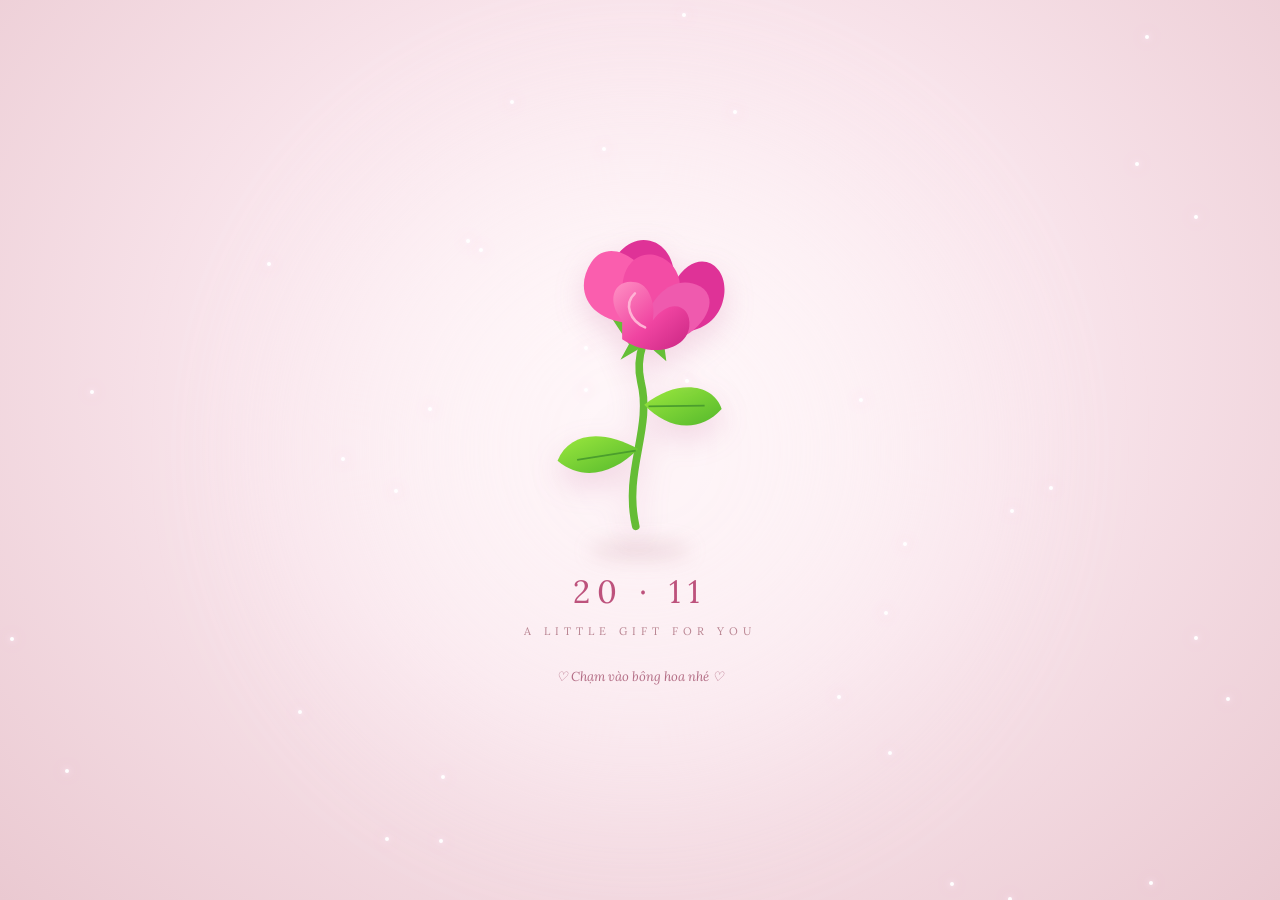
==== index.html @ aeea5b48 "Rename trianthayco1.html to index.html" ====
<!DOCTYPE html>
<html lang="vi">
<head>
    <meta charset="UTF-8">
    <meta name="viewport" content="width=device-width, initial-scale=1.0">

    <link rel="preconnect" href="https://fonts.googleapis.com">
    <link rel="preconnect" href="https://fonts.gstatic.com" crossorigin>

    <link href="https://fonts.googleapis.com/css2?family=Lora:ital,wght@0,400;0,500;0,600;0,700;1,400;1,500&display=swap" rel="stylesheet">
    
    <title>Our Little Flower - 20/11</title>
    <link rel="stylesheet" href="trianthayco2.css">
</head>
<body>

    <div class="background"></div>
    <div class="glow"></div>

    <!-- KHU VỰC HIỆU ỨNG BAY -->
    <div id="particles"></div>

    <!-- MÀN HÌNH ĐẦU -->
    <section id="intro" class="screen">

        <div class="flower-wrap" id="flowerButton">

            <svg class="rose" viewBox="0 0 300 400"
                 xmlns="http://www.w3.org/2000/svg">

                <defs>
                    <linearGradient id="petalColor" x1="0" y1="0" x2="1" y2="1">
                        <stop offset="0%" stop-color="#ff91c4"/>
                        <stop offset="55%" stop-color="#f044a1"/>
                        <stop offset="100%" stop-color="#c92683"/>
                    </linearGradient>

                    <linearGradient id="leafColor" x1="0" y1="0" x2="1" y2="1">
                        <stop offset="0%" stop-color="#9ce83e"/>
                        <stop offset="100%" stop-color="#54b82c"/>
                    </linearGradient>
                </defs>

                <!-- Thân hoa -->
                <path d="M145 365 C130 300 165 250 151 195
                         C143 160 160 135 174 111"
                      fill="none"
                      stroke="#65bd35"
                      stroke-width="9"
                      stroke-linecap="round"/>

                <!-- Lá bên trái -->
                <path d="M148 274
                         C105 250 66 255 53 288
                         C83 313 119 303 148 274Z"
                      fill="url(#leafColor)"/>

                <path d="M145 276 L76 287"
                      stroke="#4b9e2d"
                      stroke-width="2"
                      fill="none"/>

                <!-- Lá bên phải -->
                <path d="M155 222
                         C195 190 237 198 246 227
                         C219 257 181 250 155 222Z"
                      fill="url(#leafColor)"/>

                <path d="M160 224 L226 223"
                      stroke="#4b9e2d"
                      stroke-width="2"
                      fill="none"/>

                <!-- Đài hoa -->
                <path d="M153 133 L112 113 L137 151
                         L127 169 L158 151 L181 171
                         L177 141 L211 128 L174 119Z"
                      fill="#65bf37"/>

                <!-- Cánh hoa phía sau -->
                <path d="M153 128
                         C101 105 106 40 147 29
                         C174 24 193 48 190 79
                         C218 30 260 60 247 102
                         C238 132 202 148 153 128Z"
                      fill="#df3297"/>

                <!-- Cánh hoa bên trái -->
                <path d="M152 126
                         C91 129 70 88 93 54
                         C112 26 150 48 161 76
                         C174 99 170 117 152 126Z"
                      fill="#fa5eae"/>

                <!-- Cánh hoa giữa -->
                <path d="M146 126
                         C112 87 135 35 171 47
                         C204 58 204 100 181 126Z"
                      fill="#f34ca5"/>

                <!-- Cánh hoa bên phải -->
                <path d="M155 129
                         C162 91 193 68 221 83
                         C246 98 224 135 192 146Z"
                      fill="#ef5aae"/>

                <!-- Cánh hoa trước -->
                <path d="M129 123
                         C109 99 120 73 145 78
                         C160 80 169 103 165 123
                         C185 95 211 105 208 130
                         C205 158 162 168 129 145Z"
                      fill="url(#petalColor)"/>

                <!-- Đường cong cánh hoa -->
                <path d="M144 91 C130 104 139 124 156 131"
                      stroke="#ffb3d5"
                      stroke-width="3"
                      fill="none"
                      stroke-linecap="round"/>

            </svg>

            <div class="flower-shadow"></div>

        </div>

        <h1 class="intro-title">20 · 11</h1>

        <p class="intro-subtitle">
            A LITTLE GIFT FOR YOU
        </p>

        <p class="intro-hint">
            ♡ Chạm vào bông hoa nhé ♡
        </p>

    </section>


    <!-- MÀN HÌNH PHONG THƯ -->
    <section id="mailScreen" class="screen">

        <div class="envelope" id="envelope">

            <div class="env-back"></div>

            <!-- Lá thư -->
            <div class="letter-paper">

                <div class="paper-decoration">
                    ♡
                </div>

                <p class="paper-title">
                    A LETTER FOR YOU
                </p>

                <p class="paper-date">
                    NOVEMBER 20
                </p>

            </div>

            <!-- Mặt trước -->
            <div class="env-left"></div>
            <div class="env-right"></div>
            <div class="env-bottom"></div>

            <!-- Nắp -->
            <div class="env-flap"></div>

            <!-- Con dấu -->
            <div class="heart-seal">♥</div>

        </div>

        <p class="mail-hint">
            A special letter, just for you
            <br>
            <span>♡ Nhấn vào phong thư để mở ♡</span>
        </p>

    </section>


    <!-- MÀN HÌNH THIỆP NGANG -->
    <section id="letterScreen" class="screen">

        <div class="open-card">

            <!-- Trang trái -->
            <div class="card-left">

                <div class="left-flower">🌷</div>

                <p class="left-small">
                    WITH LOVE & GRATITUDE
                </p>

                <h2>
                    Happy<br>
                    Teachers'<br>
                    Day
                </h2>

                <div class="left-line"></div>

                <p class="left-date">20 · 11</p>

                <div class="left-heart">♡</div>

            </div>

            <!-- Trang phải: để trống nội dung -->
            <div class="card-right">

                <div class="corner-decoration top-right">❀</div>
                <div class="corner-decoration bottom-left">✿</div>

                <div class="write-area">

                    <!-- TỰ VIẾT LỜI CHÚC Ở ĐÂY -->

                </div>

                <div class="right-footer">
                    <span>♡</span>
                    <span>20 / 11</span>
                    <span>♡</span>
                </div>

            </div>

        </div>

        <button class="restart" id="restart">
            ↻ Trở về từ đầu
        </button>

    </section>


    <script src="trianthayco3.js"></script>

</body>
</html>
---- trianthayco2.css ----
/* =========================
   RESET & BACKGROUND
========================= */

* {
    margin: 0;
    padding: 0;
    box-sizing: border-box;
}

body {
    width: 100%;
    min-height: 100vh;
    overflow: hidden;

    font-family: "Lora", Georgia, serif;

    background: #f8e5e8;
    color: #92546b;

    /* Con trỏ trái tim */
    cursor: url("data:image/svg+xml,%3Csvg xmlns='http://www.w3.org/2000/svg' width='32' height='32' viewBox='0 0 32 32'%3E%3Cpath fill='%23ec4d91' stroke='%23fff' stroke-width='1.5' d='M16 27S3 19 3 11C3 3 13 2 16 10C19 2 29 3 29 11C29 19 16 27 16 27Z'/%3E%3C/svg%3E") 16 16, auto;
}

button,
.flower-wrap,
.envelope {
    cursor: inherit;
}

.background {
    position: fixed;
    inset: 0;
    z-index: -3;

    background:
        radial-gradient(ellipse at 50% 40%,
            #fff5f8 0%,
            #f9e5ec 45%,
            #eac9d1 100%);
}

.glow {
    position: fixed;
    width: 600px;
    height: 600px;
    top: 50%;
    left: 50%;

    transform: translate(-50%, -50%);

    border-radius: 50%;

    background: #fff8fa;
    filter: blur(100px);

    opacity: .55;
    z-index: -2;
    pointer-events: none;
}


/* =========================
   PARTICLES
========================= */

#particles {
    position: fixed;
    inset: 0;
    overflow: hidden;

    pointer-events: none;
    z-index: 20;
}

.particle {
    position: absolute;

    top: 110%;
    left: var(--x);

    font-size: var(--size);

    opacity: 0;

    animation:
        particleFly var(--duration) linear
        var(--delay) infinite;
}

@keyframes particleFly {

    0% {
        transform: translate3d(0, 0, 0) rotate(0deg);
        opacity: 0;
    }

    12% {
        opacity: var(--alpha);
    }

    50% {
        transform:
            translate3d(var(--drift), -55vh, 0)
            rotate(180deg);
    }

    85% {
        opacity: var(--alpha);
    }

    100% {
        transform:
            translate3d(calc(var(--drift) * -.4), -120vh, 0)
            rotate(360deg);
        opacity: 0;
    }
}

/* Ánh sáng */
.sparkle {
    position: absolute;

    width: 4px;
    height: 4px;

    border-radius: 50%;

    background: white;

    box-shadow:
        0 0 7px white,
        0 0 15px #ff9fcb,
        0 0 25px #ffc0d9;

    animation: sparkle 3s ease-in-out infinite alternate;
}

@keyframes sparkle {
    from {
        opacity: .1;
        transform: scale(.5);
    }

    to {
        opacity: 1;
        transform: scale(1.8);
    }
}


/* =========================
   SCREEN
========================= */

.screen {
    position: fixed;
    inset: 0;

    display: flex;
    justify-content: center;
    align-items: center;
    flex-direction: column;
}


/* =========================
   INTRO FLOWER
========================= */

#intro {
    z-index: 5;

    transition:
        opacity 1s,
        transform 1s;
}

.flower-wrap {
    position: relative;

    width: 260px;
    height: 340px;

    display: flex;
    justify-content: center;
    align-items: center;

    animation: flowerFloat 4s ease-in-out infinite;
}

.rose {
    width: 100%;
    height: 100%;

    overflow: visible;

    filter: drop-shadow(0 12px 15px #b94c8c30);

    transform-origin: 50% 90%;

    animation: roseSway 4s ease-in-out infinite;
}

@keyframes roseSway {
    0%, 100% {
        transform: rotate(-3deg);
    }

    50% {
        transform: rotate(3deg);
    }
}

@keyframes flowerFloat {
    0%, 100% {
        translate: 0 0;
    }

    50% {
        translate: 0 -10px;
    }
}

.flower-shadow {
    position: absolute;

    bottom: -2px;

    width: 100px;
    height: 15px;

    border-radius: 50%;

    background: #b77c8c40;
    filter: blur(10px);
}

.intro-title {
    margin-top: 15px;

    font-size: 32px;
    font-weight: normal;

    letter-spacing: 7px;

    color: #bd527c;
}

.intro-subtitle {
    margin-top: 12px;

    font-size: 11px;
    letter-spacing: 5px;

    color: #b98491;
}

.intro-hint {
    margin-top: 30px;

    font-size: 13px;
    font-style: italic;

    color: #b36d85;

    animation: hintPulse 2s infinite;
}

@keyframes hintPulse {
    50% {
        opacity: .35;
    }
}


/* =========================
   ENVELOPE SCREEN
========================= */

#mailScreen {
    z-index: 6;

    opacity: 0;
    visibility: hidden;

    transition: opacity .8s;
}

#mailScreen.active {
    opacity: 1;
    visibility: visible;
}

.envelope {
    position: relative;

    width: 340px;
    height: 215px;

    transform: translate3d(0, 350px, 0);
    opacity: 0;

    transition:
        transform 1.5s cubic-bezier(.22, 1, .36, 1),
        opacity 1s;

    filter: drop-shadow(0 20px 22px #9e5c6b35);

    perspective: 1000px;
}

.envelope.show {
    transform: translate3d(0, 0, 0);
    opacity: 1;
}

/* Mặt sau */

.env-back {
    position: absolute;
    inset: 0;

    background: #dba0aa;

    border-radius: 7px;

    z-index: 1;
}

/* Giấy */

.letter-paper {
    position: absolute;

    left: 5%;
    bottom: 5px;

    width: 90%;
    height: 195px;

    background: #fffaf3;

    border: 1px solid #ead8cf;

    z-index: 2;

    transform: translateY(0);

    transition:
        transform 1.25s cubic-bezier(.2, .8, .2, 1);
}

.paper-decoration {
    text-align: center;

    margin-top: 42px;

    font-size: 30px;
    color: #d36f91;
}

.paper-title {
    text-align: center;

    margin-top: 10px;

    font-size: 12px;
    letter-spacing: 4px;

    color: #ad777f;
}

.paper-date {
    text-align: center;

    margin-top: 12px;

    font-size: 10px;
    letter-spacing: 3px;

    color: #c49b96;
}

/* Hai cạnh phong thư */

.env-left,
.env-right,
.env-bottom {
    position: absolute;
    inset: 0;

    z-index: 4;
}

.env-left {
    background: #e9b8bb;

    clip-path: polygon(
        0 0,
        51% 52%,
        0 100%
    );
}

.env-right {
    background: #d994a1;

    clip-path: polygon(
        100% 0,
        49% 52%,
        100% 100%
    );
}

.env-bottom {
    background: #e5aab3;

    clip-path: polygon(
        0 100%,
        50% 48%,
        100% 100%
    );
}

/* Nắp */

.env-flap {
    position: absolute;
    inset: 0;

    background: #c77b8c;

    clip-path: polygon(
        0 0,
        100% 0,
        50% 56%
    );

    transform-origin: top center;

    transform: rotateX(0deg);

    backface-visibility: hidden;
    -webkit-backface-visibility: hidden;

    transition: transform .9s ease;

    z-index: 6;
}

/* Con dấu */

.heart-seal {
    position: absolute;

    top: 47%;
    left: 50%;

    transform: translate(-50%, -50%);

    z-index: 7;

    color: #fff0f3;
    font-size: 32px;

    text-shadow: 0 2px 5px #a64d7130;

    transition: opacity .4s;
}

/* Mở thư */

.envelope.open .env-flap {
    transform: rotateX(180deg);
}

.envelope.open .letter-paper {
    transform: translateY(-145px);
}

.envelope.open .heart-seal {
    opacity: 0;
}

.mail-hint {
    margin-top: 45px;

    text-align: center;

    font-size: 14px;
    font-style: italic;

    line-height: 2;

    color: #a96e7f;

    transition: opacity .5s;
}

.mail-hint span {
    font-size: 12px;
    opacity: .75;
}


/* =========================
   LANDSCAPE LETTER
========================= */

#letterScreen {
    z-index: 8;

    opacity: 0;
    visibility: hidden;

    transform: scale(.94);

    transition:
        opacity 1s,
        transform 1s;
}

#letterScreen.active {
    opacity: 1;
    visibility: visible;

    transform: scale(1);
}

/* Khung thiệp ngang */

.open-card {
    position: relative;

    display: flex;

    width: min(900px, 90vw);
    height: min(510px, 72vh);

    min-height: 320px;

    background: #fff9f0;

    border: 1px solid #e2c1b5;

    box-shadow:
        0 25px 65px #8e586330,
        0 0 0 7px #ffffff50;

    animation: cardAppear 1s ease;
}

@keyframes cardAppear {
    from {
        opacity: 0;
        transform: translateY(25px) scale(.97);
    }

    to {
        opacity: 1;
        transform: translateY(0) scale(1);
    }
}

/* Trang trái */

.card-left {
    position: relative;

    width: 38%;
    height: 100%;

    display: flex;
    flex-direction: column;
    align-items: center;
    justify-content: center;

    overflow: hidden;

    background:
        radial-gradient(circle at 50% 40%,
            #fff5f3,
            #f3dce0 80%);

    border-right: 1px solid #e7c9c2;
}

.left-small {
    font-size: 9px;
    letter-spacing: 3px;

    color: #b68188;
}

.card-left h2 {
    margin-top: 25px;

    text-align: center;

    font-size: clamp(28px, 4vw, 43px);

    font-weight: normal;
    font-style: italic;

    line-height: 1.3;

    color: #a44f70;
}

.left-flower {
    font-size: 38px;
    margin-bottom: 10px;

    animation: flowerFloat 4s infinite;
}

.left-line {
    width: 55px;
    height: 1px;

    background: #c88a96;

    margin-top: 25px;
}

.left-date {
    margin-top: 18px;

    font-size: 12px;
    letter-spacing: 5px;

    color: #b47b89;
}

.left-heart {
    position: absolute;

    bottom: 20px;
    right: 25px;

    font-size: 45px;

    color: #e4a2b3;

    opacity: .6;
}


/* Trang phải */

.card-right {
    position: relative;

    width: 62%;
    height: 100%;

    padding: 45px;

    background:
        linear-gradient(135deg,
            #fffdf8,
            #fff8f0);
}

/* Vùng viết thư trống */

.write-area {
    width: 100%;
    height: 100%;

    position: relative;

    z-index: 1;
}

/* Hoa trang trí góc */

.corner-decoration {
    position: absolute;

    font-size: 26px;

    color: #dba6a9;

    opacity: .6;
}

.top-right {
    top: 15px;
    right: 18px;
}

.bottom-left {
    bottom: 15px;
    left: 18px;
}

.right-footer {
    position: absolute;

    bottom: 18px;
    left: 50%;

    transform: translateX(-50%);

    display: flex;
    gap: 18px;

    font-size: 11px;
    letter-spacing: 3px;

    color: #bd8791;
}

/* Nút */

.restart {
    margin-top: 35px;

    padding: 11px 26px;

    border: 1px solid #d9a0aa;

    border-radius: 30px;

    color: #a45d73;

    background: #fff9f5;

    font-family: inherit;

    font-size: 13px;

    transition: .3s;
}

.restart:hover {
    background: #d994a1;
    color: white;
}


/* =========================
   RESPONSIVE
========================= */

@media(max-width: 600px) {

    .flower-wrap {
        transform: scale(.85);
    }

    .envelope {
        transform: translate3d(0, 350px, 0) scale(.85);
    }

    .envelope.show {
        transform: translate3d(0, 0, 0) scale(.85);
    }

    .open-card {
        width: 94vw;
        height: 65vh;
        min-height: 280px;
    }

    .card-left {
        width: 37%;
    }

    .card-right {
        width: 63%;
        padding: 22px;
    }

    .card-left h2 {
        font-size: 25px;
    }

    .left-small {
        font-size: 7px;
        letter-spacing: 1px;
    }

    .left-flower {
        font-size: 28px;
    }

    .left-heart {
        font-size: 30px;
    }
}

@media(prefers-reduced-motion: reduce) {
    *, *::before, *::after {
        animation-duration: .01ms !important;
        transition-duration: .01ms !important;
    }
}

/* FONT LORA TOÀN BỘ THIỆP */

body,
button,
input,
textarea {
    font-family: "Lora", Georgia, serif;
}

.intro-title,
.intro-subtitle,
.intro-hint,
.mail-hint,
.paper-title,
.paper-date,
.card-left h2,
.left-small,
.left-date,
.write-area,
.right-footer,
.restart {
    font-family: "Lora", Georgia, serif;
}
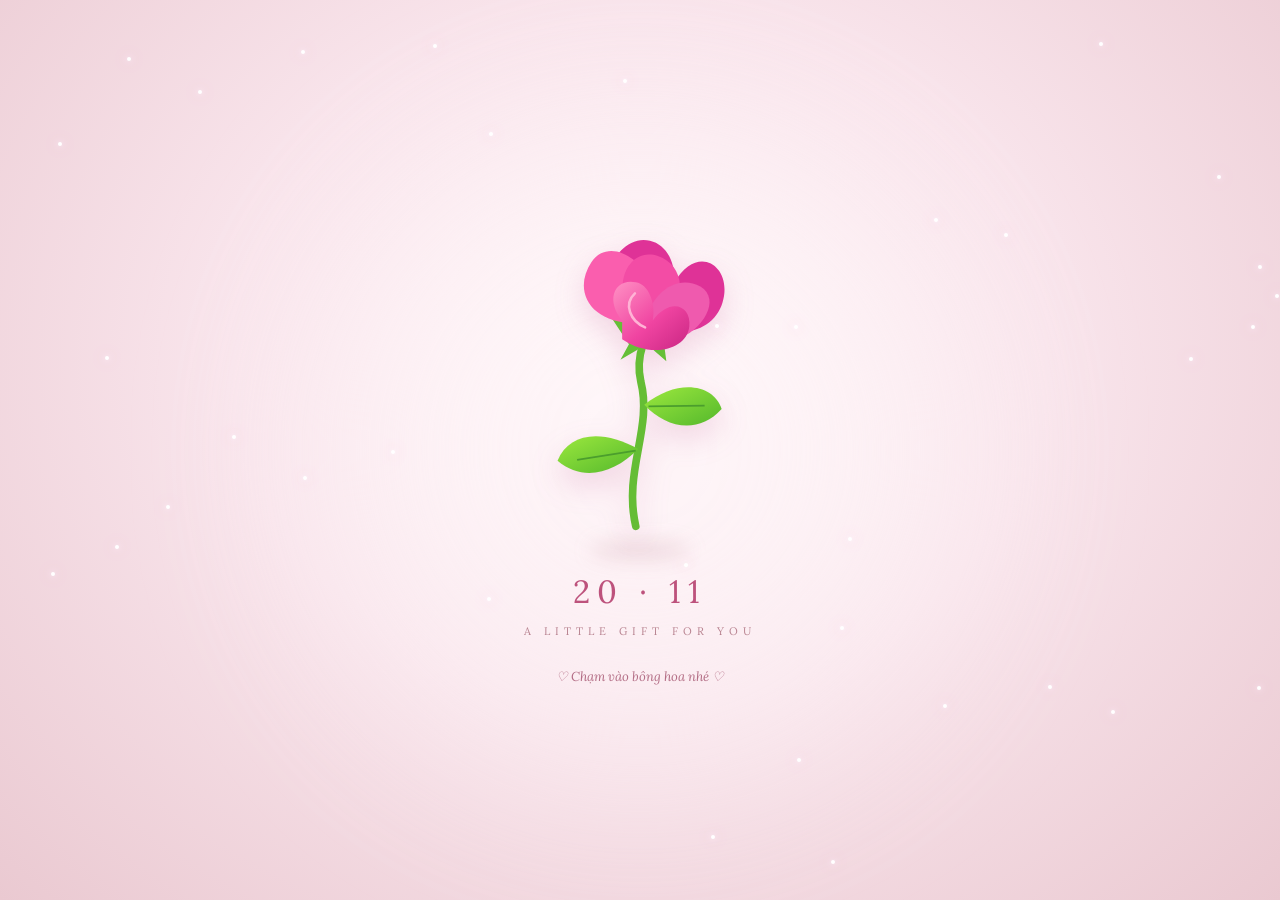
==== commit 04851519: "Update index.html" ====
--- a/index.html
+++ b/index.html
@@ -221,7 +221,7 @@
 
                 <div class="write-area">
 
-                    <!-- TỰ VIẾT LỜI CHÚC Ở ĐÂY -->
+                    <h2>Thêm lời chúc, nội dung vào đây</h2>
 
                 </div>
 
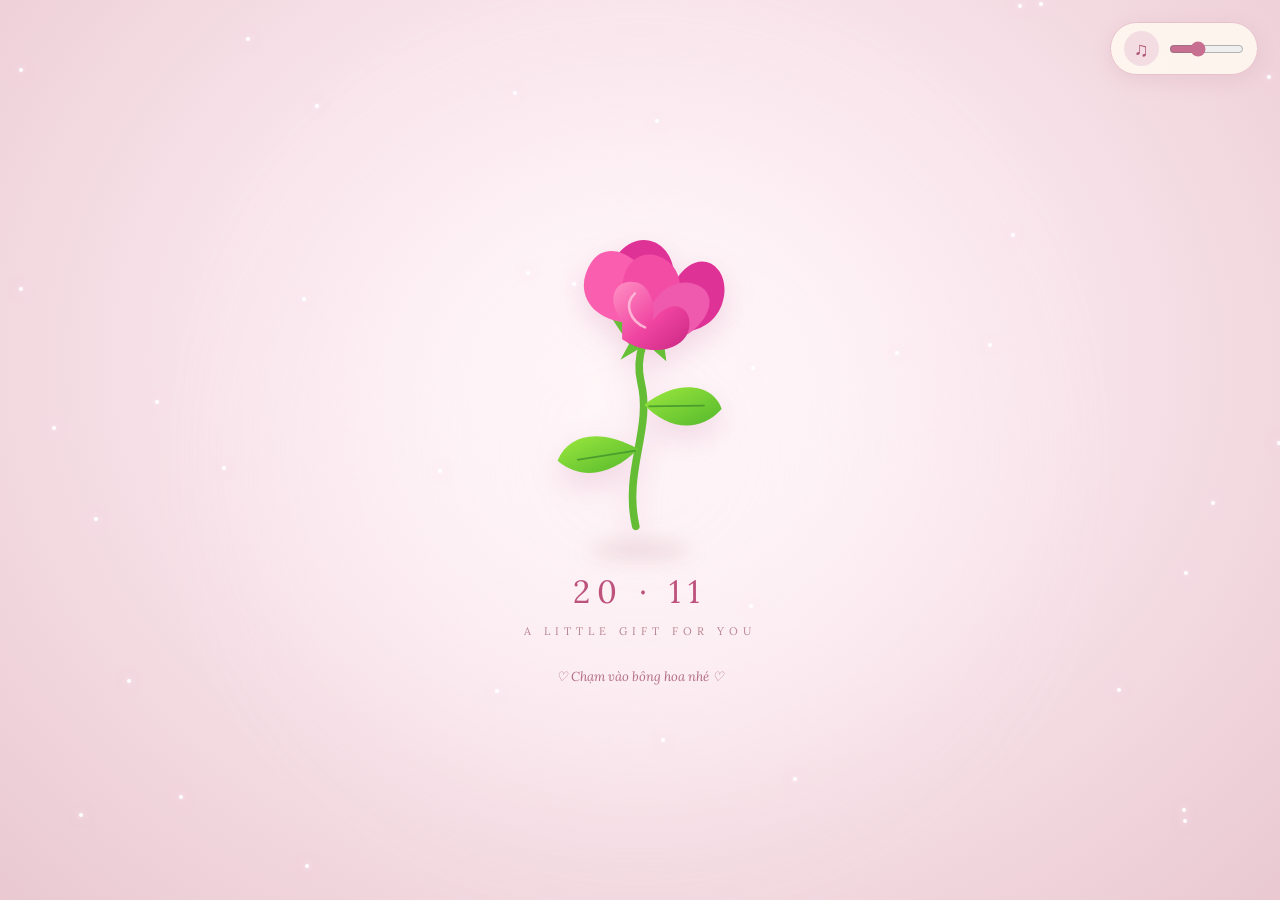
==== commit 9f0e30e8: "Update and rename trianthayco1.html to index.html" ====
--- a/index.html
+++ b/index.html
@@ -10,7 +10,7 @@
 
     <link href="https://fonts.googleapis.com/css2?family=Lora:ital,wght@0,400;0,500;0,600;0,700;1,400;1,500&display=swap" rel="stylesheet">
     
-    <title>Our Little Flower - 20/11</title>
+    <title>Bài báo 20/11 - 9/1</title>
     <link rel="stylesheet" href="trianthayco2.css">
 </head>
 <body>
@@ -20,6 +20,22 @@
 
     <!-- KHU VỰC HIỆU ỨNG BAY -->
     <div id="particles"></div>
+
+    <div id="falling-petals"></div>
+
+    <audio id="backgroundMusic" loop>
+        <source src="piano.mp3" type="audio/mpeg">
+    </audio>
+
+    <div class="music-control">
+        <button id="musicButton">♫</button>
+        <input id="volumeControl"
+            type="range"
+            min="0"
+            max="1"
+            step="0.05"
+            value="0.35">
+    </div>
 
     <!-- MÀN HÌNH ĐẦU -->
     <section id="intro" class="screen">
@@ -221,7 +237,7 @@
 
                 <div class="write-area">
 
-                    <h2>Thêm lời chúc, nội dung vào đây</h2>
+                    <h2>Nội dung lời chúc</h2>
 
                 </div>
 
@@ -235,14 +251,81 @@
 
         </div>
 
-        <button class="restart" id="restart">
-            ↻ Trở về từ đầu
-        </button>
+        <div class="letter-actions">
+            <button class="album-open" id="albumOpen">
+                ♡ Album kỷ niệm
+            </button>
+
+            <button class="restart" id="restart">
+                ↻ Trở về từ đầu
+            </button>
+        </div>
 
     </section>
 
+    <!-- ALBUM KỶ NIỆM -->
+    <div class="album-overlay" id="albumOverlay">
+
+        <div class="album-box">
+
+            <button class="album-close" id="albumClose">×</button>
+
+            <p class="album-subtitle">OUR LITTLE MEMORIES</p>
+            <h2>Những khoảnh khắc đáng nhớ</h2>
+
+            <div class="album-grid">
+
+                <div class="photo-card">
+                    <div class="photo-frame">
+                        <img src="anh4.jpg" alt="Kỷ niệm 1">
+                        <div class="photo-placeholder">🌷<br>Thêm ảnh 1</div>
+                    </div>
+                    <p>Beautiful memories ♡</p>
+                </div>
+
+            <div class="photo-card">
+                <div class="photo-frame">
+                    <img src="anh3.jpg" alt="Kỷ niệm 2">
+                    <div class="photo-placeholder">🌸<br>Thêm ảnh 2</div>
+                </div>
+                <p>A special moment ♡</p>
+            </div>
+
+            <div class="photo-card">
+                <div class="photo-frame">
+                    <img src="anh2.jpg" alt="Kỷ niệm 3">
+                    <div class="photo-placeholder">💗<br>Thêm ảnh 3</div>
+                </div>
+                <p>Forever in our hearts ♡</p>
+            </div>
+
+            <div class="photo-card">
+                <div class="photo-frame">
+                    <img src="anh1.jpg" alt="Kỷ niệm 4">
+                    <div class="photo-placeholder">🌹<br>Thêm ảnh 4</div>
+                </div>
+                <p>Thank you, teacher ♡</p>
+            </div>
+
+        </div>
+
+            <p class="album-footer">
+                Every moment becomes a beautiful memory.
+            </p>
+
+        </div>
+
+    </div>
+
+    <!-- ẢNH PHÓNG TO -->
+    <div class="photo-lightbox" id="photoLightbox">
+        <button id="lightboxClose">×</button>
+        <img id="lightboxImage" src="" alt="Ảnh kỷ niệm phóng to">
+    </div>
 
     <script src="trianthayco3.js"></script>
 
 </body>
 </html>
+
+
--- a/trianthayco2.css
+++ b/trianthayco2.css
@@ -822,4 +822,423 @@
 .right-footer,
 .restart {
     font-family: "Lora", Georgia, serif;
+}
+
+/* =========================
+   CÁNH HOA HỒNG RƠI
+========================= */
+
+#falling-petals {
+    position: fixed;
+    inset: 0;
+    overflow: hidden;
+    pointer-events: none;
+    z-index: 19;
+}
+
+.falling-petal {
+    position: absolute;
+    top: -30px;
+    left: var(--x);
+    width: var(--size);
+    height: calc(var(--size) * 1.35);
+
+    background: linear-gradient(
+        135deg,
+        #ffc2d7,
+        #ed6b9b,
+        #c94378
+    );
+
+    border-radius: 80% 10% 70% 20%;
+    opacity: 0;
+    filter: drop-shadow(0 2px 3px #b94b7b40);
+
+    animation: petalFall var(--duration) linear
+               var(--delay) infinite;
+}
+
+@keyframes petalFall {
+    0% {
+        transform: translate(0, -5vh) rotate(0deg);
+        opacity: 0;
+    }
+
+    10% {
+        opacity: .8;
+    }
+
+    50% {
+        transform: translate(var(--sway), 50vh)
+                   rotate(300deg);
+    }
+
+    90% {
+        opacity: .7;
+    }
+
+    100% {
+        transform: translate(calc(var(--sway) * -0.5), 110vh)
+                   rotate(650deg);
+        opacity: 0;
+    }
+}
+
+
+/* =========================
+   NÚT NHẠC
+========================= */
+
+.music-control {
+    position: fixed;
+    top: 22px;
+    right: 22px;
+    z-index: 50;
+
+    display: flex;
+    align-items: center;
+    gap: 10px;
+
+    padding: 8px 13px;
+    border-radius: 30px;
+
+    background: #fffaf0d9;
+    border: 1px solid #e8c1cc;
+    box-shadow: 0 5px 20px #a75d7620;
+
+    backdrop-filter: blur(10px);
+}
+
+#musicButton {
+    width: 35px;
+    height: 35px;
+
+    border: none;
+    border-radius: 50%;
+
+    background: #f4dce3;
+    color: #ad5677;
+
+    font-size: 20px;
+    cursor: pointer;
+
+    transition: .3s;
+}
+
+#musicButton:hover {
+    transform: rotate(20deg) scale(1.1);
+}
+
+#volumeControl {
+    width: 75px;
+    accent-color: #c76e91;
+    cursor: pointer;
+}
+
+
+/* =========================
+   NÚT ALBUM
+========================= */
+
+.letter-actions {
+    display: flex;
+    justify-content: center;
+    align-items: center;
+    gap: 12px;
+    margin-top: 22px;
+}
+
+.album-open {
+    padding: 11px 22px;
+
+    border: 1px solid #d9a0aa;
+    border-radius: 30px;
+
+    background: #fff9f5;
+    color: #a45d73;
+
+    font-family: inherit;
+    font-size: 13px;
+
+    cursor: pointer;
+    transition: .3s;
+}
+
+.album-open:hover {
+    background: #d994a1;
+    color: white;
+    transform: translateY(-3px);
+}
+
+
+/* =========================
+   ALBUM KỶ NIỆM
+========================= */
+
+.album-overlay {
+    position: fixed;
+    inset: 0;
+    z-index: 60;
+
+    display: flex;
+    justify-content: center;
+    align-items: center;
+
+    padding: 20px;
+
+    background: #68404b99;
+    backdrop-filter: blur(8px);
+
+    opacity: 0;
+    visibility: hidden;
+
+    transition: .5s;
+}
+
+.album-overlay.active {
+    opacity: 1;
+    visibility: visible;
+}
+
+.album-box {
+    position: relative;
+
+    width: min(850px, 95vw);
+    max-height: 85vh;
+    overflow-y: auto;
+
+    padding: 35px;
+
+    background: #fff8f1;
+    border: 1px solid #e8c8c1;
+
+    box-shadow: 0 20px 60px #43202d40;
+}
+
+.album-close {
+    position: absolute;
+    top: 12px;
+    right: 18px;
+
+    border: none;
+    background: none;
+
+    font-size: 30px;
+    color: #b46c83;
+
+    cursor: pointer;
+}
+
+.album-subtitle {
+    text-align: center;
+    font-size: 10px;
+    letter-spacing: 4px;
+    color: #bd8791;
+}
+
+.album-box h2 {
+    margin: 12px 0 30px;
+
+    text-align: center;
+    font-size: clamp(20px, 4vw, 30px);
+    font-weight: normal;
+    font-style: italic;
+    color: #a44f70;
+}
+
+.album-grid {
+    display: grid;
+    grid-template-columns: repeat(2, minmax(0, 1fr));
+    gap: 28px;
+}
+
+.photo-card {
+    text-align: center;
+}
+
+.photo-frame {
+    position: relative;
+
+    width: 100%;
+    aspect-ratio: 1 / 1;
+
+    padding: 10px 10px 28px;
+
+    background: white;
+    box-shadow: 0 5px 15px #80505b25;
+
+    transform: rotate(var(--rotation, -2deg));
+    transition: .4s;
+}
+
+.photo-card:nth-child(even) .photo-frame {
+    --rotation: 2deg;
+}
+
+.photo-frame:hover {
+    transform: rotate(0deg) scale(1.04);
+}
+
+.photo-frame img {
+    width: 100%;
+    height: 100%;
+    object-fit: cover;
+    display: none;
+    cursor: zoom-in;
+}
+
+.photo-placeholder {
+    width: 100%;
+    height: 100%;
+
+    display: flex;
+    justify-content: center;
+    align-items: center;
+    flex-direction: column;
+
+    gap: 8px;
+
+    background: #f9e9e9;
+    color: #b7798d;
+
+    font-size: 15px;
+}
+
+.photo-card p {
+    margin-top: 13px;
+    font-size: 13px;
+    font-style: italic;
+    color: #a96e7f;
+}
+
+.album-footer {
+    margin-top: 30px;
+    text-align: center;
+    font-size: 12px;
+    font-style: italic;
+    color: #bd8791;
+}
+
+
+/* =========================
+   PHÓNG TO ẢNH
+========================= */
+
+.photo-lightbox {
+    position: fixed;
+    inset: 0;
+    z-index: 70;
+
+    display: flex;
+    justify-content: center;
+    align-items: center;
+
+    padding: 25px;
+
+    background: #321d27e8;
+
+    opacity: 0;
+    visibility: hidden;
+    transition: .3s;
+}
+
+.photo-lightbox.active {
+    opacity: 1;
+    visibility: visible;
+}
+
+.photo-lightbox img {
+    max-width: 90%;
+    max-height: 85%;
+    object-fit: contain;
+
+    border: 8px solid white;
+    box-shadow: 0 10px 50px #0008;
+}
+
+#lightboxClose {
+    position: absolute;
+    top: 20px;
+    right: 30px;
+
+    border: none;
+    background: none;
+
+    color: white;
+    font-size: 40px;
+    cursor: pointer;
+}
+
+
+/* =========================
+   RESPONSIVE ALBUM
+========================= */
+
+@media(max-width: 600px) {
+
+    .music-control {
+        top: 12px;
+        right: 12px;
+        padding: 6px 9px;
+    }
+
+    #volumeControl {
+        width: 55px;
+    }
+
+    .album-box {
+        padding: 30px 17px;
+    }
+
+    .album-grid {
+        gap: 20px 12px;
+    }
+
+    .photo-frame {
+        padding: 6px 6px 20px;
+    }
+
+    .photo-card p {
+        font-size: 10px;
+    }
+
+    .letter-actions {
+        display: flex;
+        justify-content: center;
+        align-items: center;
+        gap: 12px;
+        margin-top: 35px;
+    }
+
+    .letter-actions button {
+        min-width: 160px;
+        height: 44px;
+        margin: 0;
+        display: flex;
+        align-items: center;
+        justify-content: center;
+        box-sizing: border-box;
+    }
+}
+
+/* CĂN CHỈNH HAI NÚT */
+.letter-actions {
+    display: flex !important;
+    justify-content: center !important;
+    align-items: center !important;
+    gap: 12px !important;
+    margin-top: 35px !important;
+}
+
+.letter-actions .album-open,
+.letter-actions .restart {
+    margin: 0 !important;
+    transform: none !important;
+    position: static !important;
+    min-width: 160px;
+    height: 44px;
+    display: flex !important;
+    align-items: center !important;
+    justify-content: center !important;
+    box-sizing: border-box;
 }
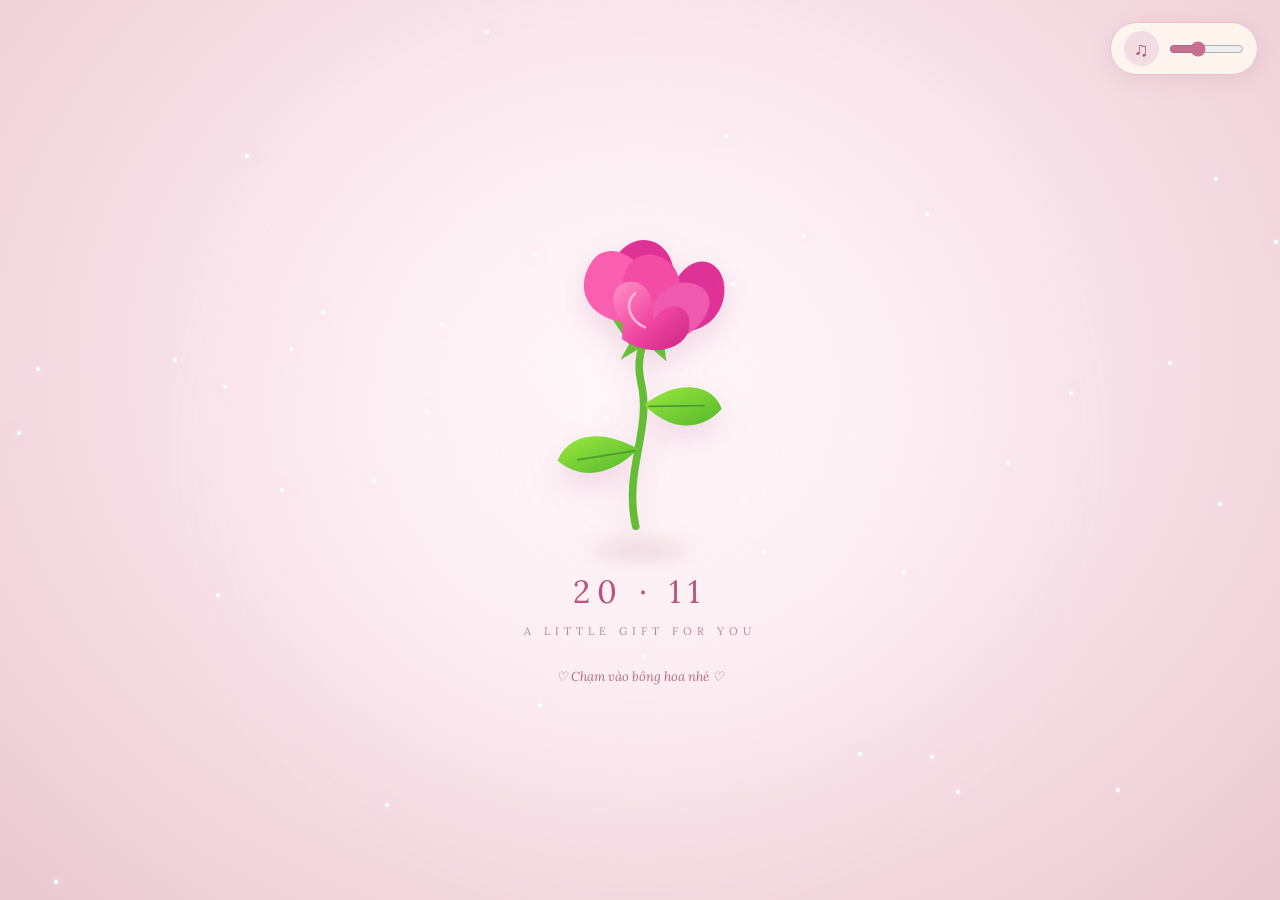
==== commit 974e4568: "Update and rename trianthayco1.html to index.html" ====
--- a/index.html
+++ b/index.html
@@ -9,7 +9,8 @@
     <link rel="preconnect" href="https://fonts.gstatic.com" crossorigin>
 
     <link href="https://fonts.googleapis.com/css2?family=Lora:ital,wght@0,400;0,500;0,600;0,700;1,400;1,500&display=swap" rel="stylesheet">
-    
+    <link href="https://fonts.googleapis.com/css2?family=Caveat:wght@500;600;700&display=swap" rel="stylesheet">
+
     <title>Bài báo 20/11 - 9/1</title>
     <link rel="stylesheet" href="trianthayco2.css">
 </head>
@@ -24,7 +25,7 @@
     <div id="falling-petals"></div>
 
     <audio id="backgroundMusic" loop>
-        <source src="piano.mp3" type="audio/mpeg">
+        <source src="Bụi Phấn.mp3" type="audio/mpeg">
     </audio>
 
     <div class="music-control">
@@ -236,9 +237,10 @@
                 <div class="corner-decoration bottom-left">✿</div>
 
                 <div class="write-area">
-
-                    <h2>Nội dung lời chúc</h2>
-
+                    <div class="handwriting-area">
+                        <p id="typedMessage" class="handwriting"></p>
+                        <span id="writingPen">✒️</span>
+                    </div>
                 </div>
 
                 <div class="right-footer">
@@ -268,7 +270,7 @@
 
         <div class="album-box">
 
-            <button class="album-close" id="albumClose">×</button>
+            <button class="album-close" id="albumClose">x</button>
 
             <p class="album-subtitle">OUR LITTLE MEMORIES</p>
             <h2>Những khoảnh khắc đáng nhớ</h2>
--- a/trianthayco2.css
+++ b/trianthayco2.css
@@ -1241,4 +1241,32 @@
     align-items: center !important;
     justify-content: center !important;
     box-sizing: border-box;
+}
+
+/* CHỮ VIẾT TAY */
+.handwriting-area {
+    position: relative;
+    padding: 10px 5px;
+}
+
+.handwriting {
+    font-family: 'Caveat', cursive;
+    font-size: 29px;
+    font-weight: 600;
+    line-height: 1.45;
+    color: #a95772;
+    white-space: pre-wrap;
+    overflow-wrap: break-word;
+    min-height: 200px;
+}
+
+/* CÂY BÚT */
+#writingPen {
+    position: fixed;
+    z-index: 100;
+    font-size: 25px;
+    pointer-events: none;
+    transform: rotate(-20deg);
+    transition: left 0.04s linear, top 0.04s linear;
+    display: none;
 }
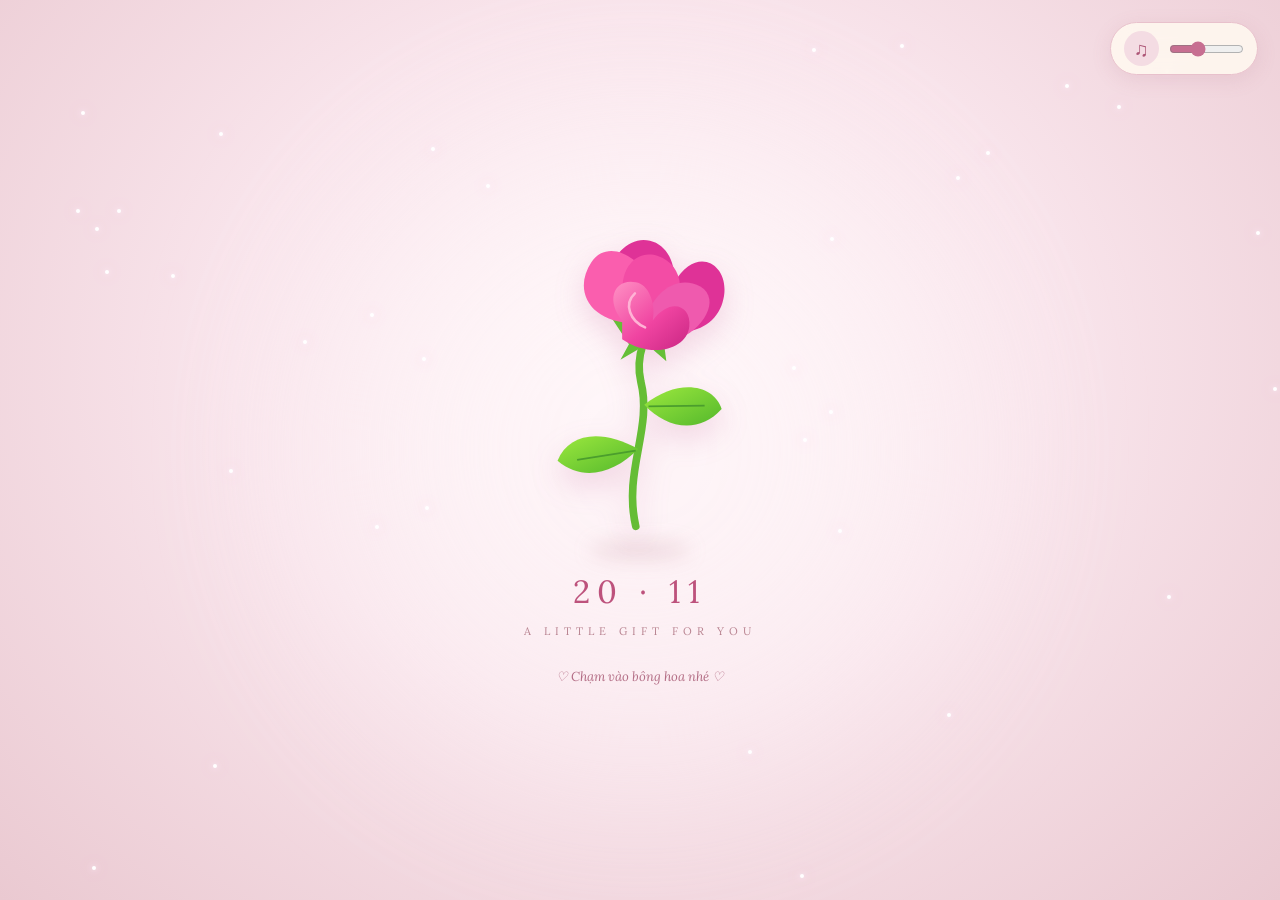
==== commit 61db824f: "Update index.html" ====
--- a/index.html
+++ b/index.html
@@ -9,7 +9,7 @@
     <link rel="preconnect" href="https://fonts.gstatic.com" crossorigin>
 
     <link href="https://fonts.googleapis.com/css2?family=Lora:ital,wght@0,400;0,500;0,600;0,700;1,400;1,500&display=swap" rel="stylesheet">
-    <link href="https://fonts.googleapis.com/css2?family=Caveat:wght@500;600;700&display=swap" rel="stylesheet">
+    <link href="https://fonts.googleapis.com/css2?family=Mali:wght@400;500&display=swap" rel="stylesheet">
 
     <title>Bài báo 20/11 - 9/1</title>
     <link rel="stylesheet" href="trianthayco2.css">
--- a/trianthayco2.css
+++ b/trianthayco2.css
@@ -1250,11 +1250,14 @@
 }
 
 .handwriting {
-    font-family: 'Caveat', cursive;
-    font-size: 29px;
-    font-weight: 600;
-    line-height: 1.45;
+    font-family: 'Mali', cursive;
+    font-size: 21px;
+    font-weight: 400;
+    font-style: normal;
+    line-height: 1.8;
+    letter-spacing: 0;
     color: #a95772;
+
     white-space: pre-wrap;
     overflow-wrap: break-word;
     min-height: 200px;
@@ -1269,4 +1272,4 @@
     transform: rotate(-20deg);
     transition: left 0.04s linear, top 0.04s linear;
     display: none;
-}+}
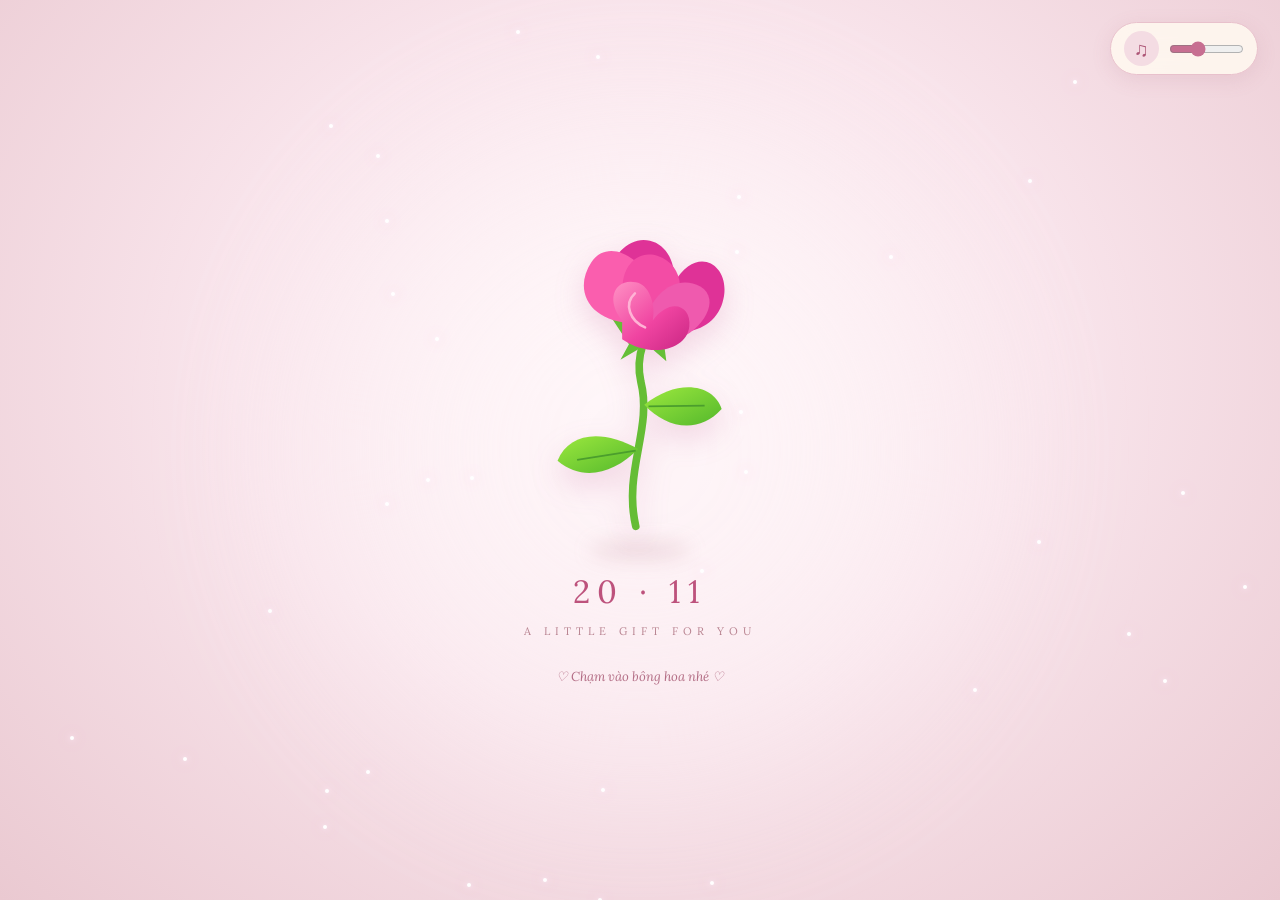
==== commit 48f67319: "Update index.html" ====
--- a/index.html
+++ b/index.html
@@ -9,7 +9,7 @@
     <link rel="preconnect" href="https://fonts.gstatic.com" crossorigin>
 
     <link href="https://fonts.googleapis.com/css2?family=Lora:ital,wght@0,400;0,500;0,600;0,700;1,400;1,500&display=swap" rel="stylesheet">
-    <link href="https://fonts.googleapis.com/css2?family=Mali:wght@400;500&display=swap" rel="stylesheet">
+    <link href="https://fonts.googleapis.com/css2?family=Cormorant+Garamond:ital,wght@1,500;1,600&display=swap" rel="stylesheet">
 
     <title>Bài báo 20/11 - 9/1</title>
     <link rel="stylesheet" href="trianthayco2.css">
--- a/trianthayco2.css
+++ b/trianthayco2.css
@@ -1250,12 +1250,12 @@
 }
 
 .handwriting {
-    font-family: 'Mali', cursive;
-    font-size: 21px;
-    font-weight: 400;
-    font-style: normal;
-    line-height: 1.8;
-    letter-spacing: 0;
+    font-family: 'Cormorant Garamond', serif;
+    font-size: 27px;
+    font-weight: 600;
+    font-style: italic;
+    line-height: 1.5;
+    letter-spacing: 0.2px;
     color: #a95772;
 
     white-space: pre-wrap;
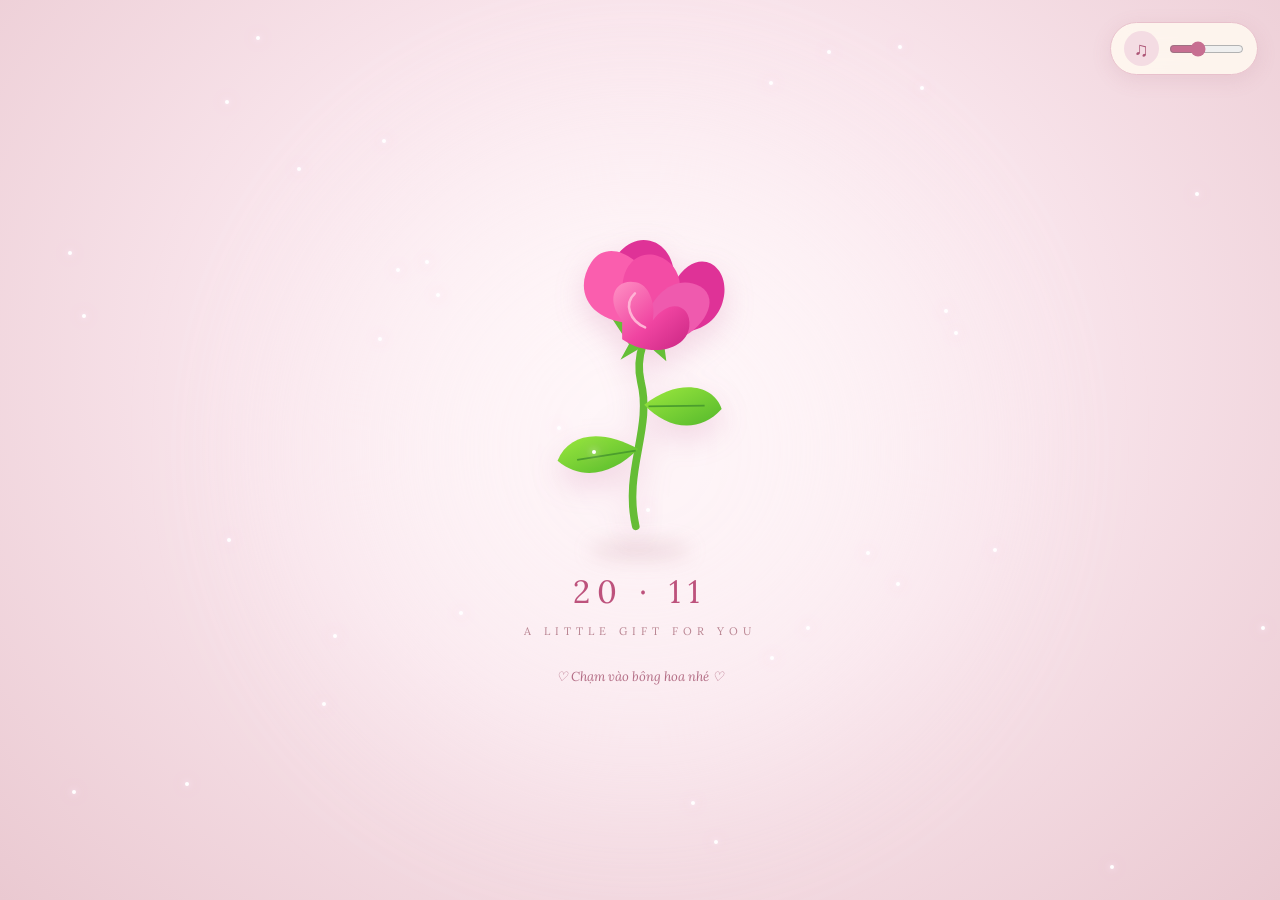
==== commit e0cad065: "Update index.html" ====
--- a/index.html
+++ b/index.html
@@ -9,7 +9,7 @@
     <link rel="preconnect" href="https://fonts.gstatic.com" crossorigin>
 
     <link href="https://fonts.googleapis.com/css2?family=Lora:ital,wght@0,400;0,500;0,600;0,700;1,400;1,500&display=swap" rel="stylesheet">
-    <link href="https://fonts.googleapis.com/css2?family=Cormorant+Garamond:ital,wght@1,500;1,600&display=swap" rel="stylesheet">
+    <link href="https://fonts.googleapis.com/css2?family=Mali:wght@400;500&display=swap" rel="stylesheet">
 
     <title>Bài báo 20/11 - 9/1</title>
     <link rel="stylesheet" href="trianthayco2.css">
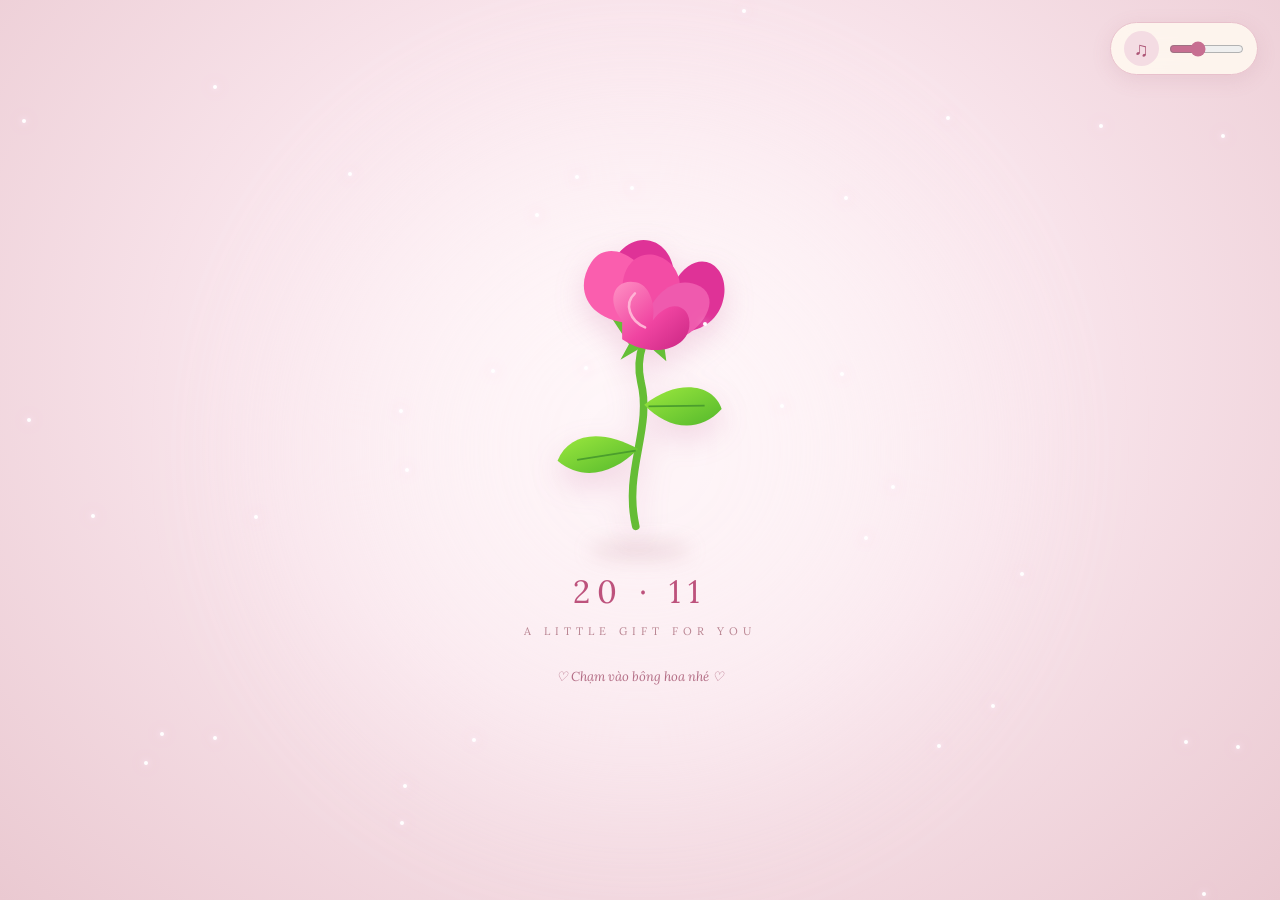
==== commit 58182e08: "Update index.html" ====
--- a/index.html
+++ b/index.html
@@ -11,7 +11,7 @@
     <link href="https://fonts.googleapis.com/css2?family=Lora:ital,wght@0,400;0,500;0,600;0,700;1,400;1,500&display=swap" rel="stylesheet">
     <link href="https://fonts.googleapis.com/css2?family=Mali:wght@400;500&display=swap" rel="stylesheet">
 
-    <title>Bài báo 20/11 - 9/1</title>
+    <title>Chi Đội 9A1 THCS Lấp Vò</title>
     <link rel="stylesheet" href="trianthayco2.css">
 </head>
 <body>
--- a/trianthayco2.css
+++ b/trianthayco2.css
@@ -1250,12 +1250,12 @@
 }
 
 .handwriting {
-    font-family: 'Cormorant Garamond', serif;
-    font-size: 27px;
-    font-weight: 600;
-    font-style: italic;
-    line-height: 1.5;
-    letter-spacing: 0.2px;
+    font-family: 'Mali', cursive;
+    font-size: 21px;
+    font-weight: 400;
+    font-style: normal;
+    line-height: 1.8;
+    letter-spacing: 0;
     color: #a95772;
 
     white-space: pre-wrap;
